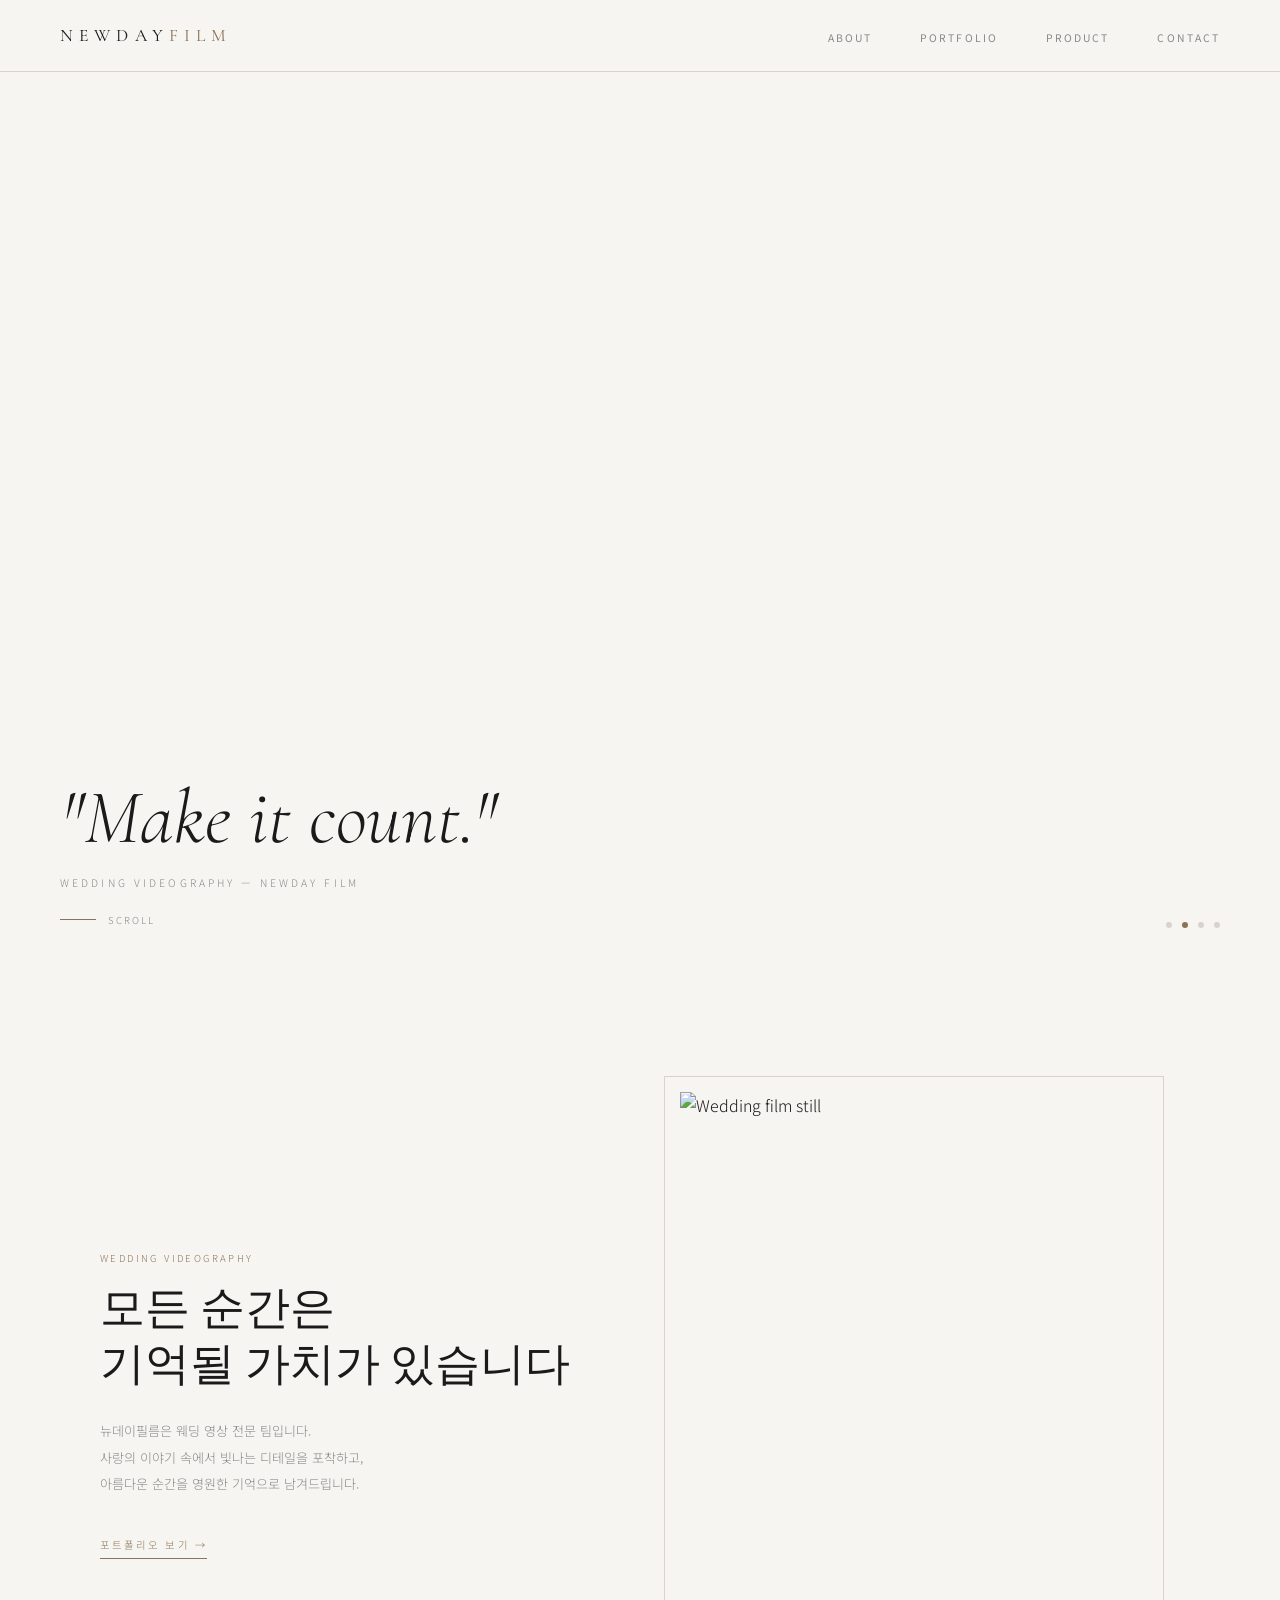
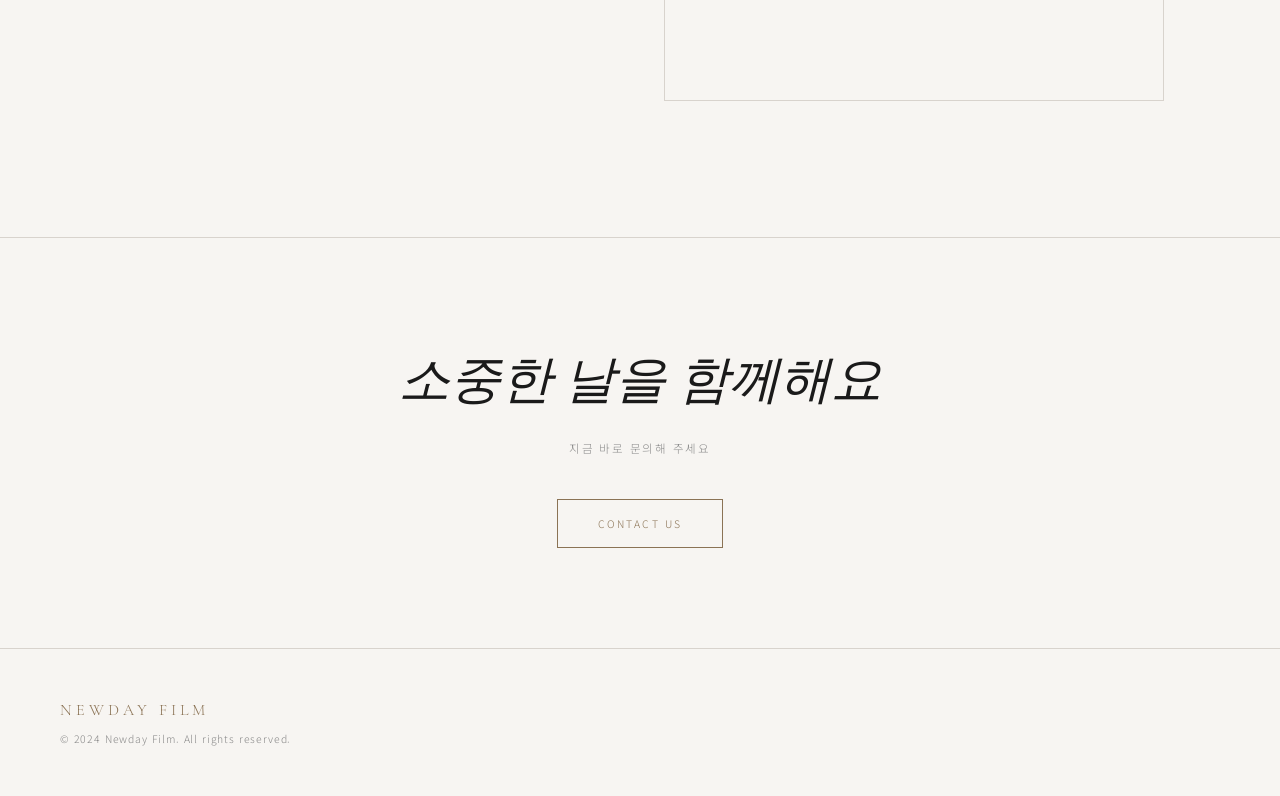
==== index.html @ df9061a5 "Add files via upload" ====
<!DOCTYPE html>
<html lang="ko">
<head>
  <meta charset="UTF-8" />
  <meta name="viewport" content="width=device-width, initial-scale=1.0" />
  <title>NEWDAY FILM — 웨딩영상</title>
  <link rel="stylesheet" href="styles.css" />
  <style>
    /* ── Hero Slideshow ── */
    .hero {
      position: relative;
      height: 100vh;
      overflow: hidden;
    }

    .hero__slides { position: absolute; inset: 0; }

    .hero__slide {
      position: absolute;
      inset: 0;
      opacity: 0;
      transition: opacity 1.2s ease;
      background-size: cover;
      background-position: center;
    }

    .hero__slide.active { opacity: 1; }

    .hero__slide:nth-child(1) { background-image: url('https://images.squarespace-cdn.com/content/v1/66d6aea9d812b707c02b1715/1726220931554-ITOH489SD1LRK9T01PFB/KakaoTalk_20240913_184349402_03.jpg'); }
    .hero__slide:nth-child(2) { background-image: url('https://images.squarespace-cdn.com/content/v1/66d6aea9d812b707c02b1715/37bd28ff-aea3-446d-87f0-ae52de014a6b/KakaoTalk_20240913_184349402_08.jpg'); }
    .hero__slide:nth-child(3) { background-image: url('https://images.squarespace-cdn.com/content/v1/66d6aea9d812b707c02b1715/176cfb26-a37e-4bf4-ad52-2f710fb46afe/KakaoTalk_20240913_184349402_04.jpg'); }
    .hero__slide:nth-child(4) { background-image: url('https://images.squarespace-cdn.com/content/v1/66d6aea9d812b707c02b1715/6667c4d2-85a9-4289-968d-69ca0c6bc3ab/KakaoTalk_20240913_184349402_05.jpg'); }

    .hero__overlay {
      position: absolute;
      inset: 0;
      background: linear-gradient(to bottom, rgba(247,245,242,0.15) 0%, rgba(247,245,242,0.05) 40%, rgba(247,245,242,0.55) 100%);
      z-index: 1;
    }

    .hero__content {
      position: absolute;
      bottom: 80px;
      left: 60px;
      z-index: 2;
      animation: fadeUp 1.2s ease 0.3s both;
    }

    .hero__tagline {
      font-family: var(--font-display);
      font-size: clamp(2.8rem, 6vw, 5rem);
      font-weight: 300;
      font-style: italic;
      line-height: 1.1;
      color: #1a1a1a;
      margin-bottom: 14px;
    }

    .hero__sub {
      font-size: 0.65rem;
      letter-spacing: 0.3em;
      text-transform: uppercase;
      color: var(--color-muted);
    }

    .hero__dots {
      position: absolute;
      bottom: 44px;
      right: 60px;
      z-index: 2;
      display: flex;
      gap: 10px;
    }

    .hero__dot {
      width: 6px;
      height: 6px;
      border-radius: 50%;
      background: var(--color-border);
      cursor: pointer;
      transition: background var(--transition);
    }

    .hero__dot.active {
      background: var(--color-accent);
    }

    .hero__scroll {
      position: absolute;
      bottom: 44px;
      left: 60px;
      z-index: 2;
      display: flex;
      align-items: center;
      gap: 12px;
      font-size: 0.6rem;
      letter-spacing: 0.2em;
      text-transform: uppercase;
      color: var(--color-muted);
    }

    .hero__scroll-line {
      width: 36px;
      height: 1px;
      background: var(--color-accent);
    }

    /* ── Intro ── */
    .section-intro {
      max-width: var(--max-width);
      margin: 0 auto;
      padding: 120px 60px;
      display: grid;
      grid-template-columns: 1fr 1fr;
      gap: 80px;
      align-items: center;
    }

    .section-intro__label {
      font-size: 0.6rem;
      letter-spacing: 0.25em;
      text-transform: uppercase;
      color: var(--color-accent);
      margin-bottom: 16px;
    }

    .section-intro__heading {
      font-family: var(--font-display);
      font-size: clamp(2rem, 3.5vw, 2.8rem);
      font-weight: 300;
      line-height: 1.25;
      margin-bottom: 24px;
    }

    .section-intro__text {
      font-size: 0.82rem;
      color: var(--color-muted);
      line-height: 2;
      margin-bottom: 32px;
    }

    .btn {
      display: inline-flex;
      align-items: center;
      gap: 10px;
      font-size: 0.65rem;
      letter-spacing: 0.2em;
      text-transform: uppercase;
      color: var(--color-accent);
      border-bottom: 1px solid var(--color-accent);
      padding-bottom: 4px;
      transition: gap var(--transition), opacity var(--transition);
    }

    .btn:hover { gap: 18px; opacity: 0.75; }

    .section-intro__image {
      position: relative;
    }

    .section-intro__image img {
      width: 100%;
      aspect-ratio: 4/5;
      object-fit: cover;
    }

    .section-intro__image::before {
      content: '';
      position: absolute;
      top: -16px;
      left: -16px;
      right: 16px;
      bottom: 16px;
      border: 1px solid var(--color-border);
      z-index: -1;
    }

    /* ── CTA ── */
    .cta {
      border-top: 1px solid var(--color-border);
      padding: 100px 60px;
      text-align: center;
    }

    .cta__heading {
      font-family: var(--font-display);
      font-size: clamp(2rem, 4vw, 3.2rem);
      font-weight: 300;
      font-style: italic;
      margin-bottom: 14px;
    }

    .cta__sub {
      font-size: 0.72rem;
      color: var(--color-muted);
      letter-spacing: 0.15em;
      margin-bottom: 40px;
    }

    .btn--solid {
      display: inline-block;
      border: 1px solid var(--color-accent);
      padding: 15px 40px;
      font-size: 0.65rem;
      letter-spacing: 0.2em;
      text-transform: uppercase;
      color: var(--color-accent);
      transition: background var(--transition), color var(--transition);
    }

    .btn--solid:hover {
      background: var(--color-accent);
      color: var(--color-bg);
    }

    @media (max-width: 768px) {
      .hero__content { left: 24px; bottom: 100px; }
      .hero__dots { right: 24px; }
      .hero__scroll { left: 24px; }
      .section-intro { grid-template-columns: 1fr; padding: 60px 24px; gap: 40px; }
      .section-intro__image::before { display: none; }
      .cta { padding: 80px 24px; }
    }
  </style>
</head>
<body>

  <nav class="nav">
    <a href="index.html" class="nav__logo">NEWDAY<span>FILM</span></a>
    <ul class="nav__links">
      <li><a href="about.html">About</a></li>
      <li><a href="portfolio.html">Portfolio</a></li>
      <li><a href="pricing.html">Product</a></li>
      <li><a href="contact.html">Contact</a></li>
    </ul>
    <div class="nav__hamburger" id="hamburger">
      <span></span><span></span><span></span>
    </div>
  </nav>

  <div class="nav__mobile" id="mobileMenu">
    <span class="nav__mobile-close" id="mobileClose">✕</span>
    <a href="about.html">About</a>
    <a href="portfolio.html">Portfolio</a>
    <a href="pricing.html">Product</a>
    <a href="contact.html">Contact</a>
  </div>

  <div class="page-wrapper">

    <!-- Hero -->
    <section class="hero">
      <div class="hero__slides">
        <div class="hero__slide active"></div>
        <div class="hero__slide"></div>
        <div class="hero__slide"></div>
        <div class="hero__slide"></div>
      </div>
      <div class="hero__overlay"></div>
      <div class="hero__content">
        <h1 class="hero__tagline">"Make it count."</h1>
        <p class="hero__sub">Wedding Videography — NEWDAY FILM</p>
      </div>
      <div class="hero__scroll">
        <span class="hero__scroll-line"></span>
        Scroll
      </div>
      <div class="hero__dots" id="heroDots"></div>
    </section>

    <!-- Intro -->
    <section class="section-intro">
      <div>
        <p class="section-intro__label">Wedding Videography</p>
        <h2 class="section-intro__heading">모든 순간은<br>기억될 가치가 있습니다</h2>
        <p class="section-intro__text">
          뉴데이필름은 웨딩 영상 전문 팀입니다.<br>
          사랑의 이야기 속에서 빛나는 디테일을 포착하고,<br>
          아름다운 순간을 영원한 기억으로 남겨드립니다.
        </p>
        <a href="portfolio.html" class="btn">포트폴리오 보기 →</a>
      </div>
      <div class="section-intro__image">
        <img src="https://i.pinimg.com/1200x/6e/1d/45/6e1d45fbe3dcab07e1b577f2904011fc.jpg" alt="Wedding film still" loading="lazy" />
      </div>
    </section>

    <!-- CTA -->
    <section class="cta">
      <h2 class="cta__heading">소중한 날을 함께해요</h2>
      <p class="cta__sub">지금 바로 문의해 주세요</p>
      <a href="contact.html" class="btn--solid">Contact Us</a>
    </section>

    <footer class="footer">
      <div>
        <div class="footer__brand">NEWDAY FILM</div>
        <div class="footer__copy">© 2024 Newday Film. All rights reserved.</div>
      </div>
    </footer>
  </div>

  <script>
    const slides = document.querySelectorAll('.hero__slide');
    const dotsContainer = document.getElementById('heroDots');
    let current = 0;

    slides.forEach((_, i) => {
      const dot = document.createElement('div');
      dot.className = 'hero__dot' + (i === 0 ? ' active' : '');
      dot.addEventListener('click', () => goTo(i));
      dotsContainer.appendChild(dot);
    });

    function goTo(n) {
      slides[current].classList.remove('active');
      dotsContainer.children[current].classList.remove('active');
      current = (n + slides.length) % slides.length;
      slides[current].classList.add('active');
      dotsContainer.children[current].classList.add('active');
    }

    setInterval(() => goTo(current + 1), 5000);

    document.getElementById('hamburger').addEventListener('click', () => {
      document.getElementById('mobileMenu').classList.add('open');
    });
    document.getElementById('mobileClose').addEventListener('click', () => {
      document.getElementById('mobileMenu').classList.remove('open');
    });
  </script>
</body>
</html>
---- styles.css ----
/* ============================================
   NEWDAY FILM — Global Styles
   Aesthetic: pricing.html 톤 기반
   배경 베이지, Cormorant Garamond, 웜 브라운 계열
   ============================================ */

@import url('https://fonts.googleapis.com/css2?family=Cormorant+Garamond:ital,wght@0,300;0,400;0,500;1,300;1,400&family=Noto+Sans+KR:wght@300;400&display=swap');

:root {
  --color-bg:           #f7f5f2;
  --color-surface:      #efece8;
  --color-text:         #1a1a1a;
  --color-muted:        #888;
  --color-accent:       #8b7355;
  --color-accent-light: #a08c6e;
  --color-border:       #d8d3cd;

  --font-display: 'Cormorant Garamond', serif;
  --font-body:    'Noto Sans KR', sans-serif;

  --nav-height: 72px;
  --max-width:  1200px;
  --transition: 0.35s cubic-bezier(0.25, 0.46, 0.45, 0.94);
}

*, *::before, *::after {
  box-sizing: border-box;
  margin: 0;
  padding: 0;
}

html { scroll-behavior: smooth; }

body {
  background: var(--color-bg);
  color: var(--color-text);
  font-family: var(--font-body);
  font-weight: 300;
  line-height: 1.7;
  -webkit-font-smoothing: antialiased;
  overflow-x: hidden;
}

a {
  color: inherit;
  text-decoration: none;
}

img {
  display: block;
  max-width: 100%;
}

/* ── Navigation ── */
.nav {
  position: fixed;
  top: 0;
  left: 0;
  right: 0;
  height: var(--nav-height);
  z-index: 1000;
  display: flex;
  align-items: center;
  justify-content: space-between;
  padding: 0 60px;
  background: var(--color-bg);
  border-bottom: 1px solid var(--color-border);
}

.nav__logo {
  font-family: var(--font-display);
  font-size: 1.1rem;
  font-weight: 400;
  letter-spacing: 0.35em;
  text-transform: uppercase;
  color: var(--color-text);
}

.nav__logo span {
  color: var(--color-accent);
}

.nav__links {
  display: flex;
  gap: 48px;
  list-style: none;
}

.nav__links a {
  font-size: 0.65rem;
  font-weight: 400;
  letter-spacing: 0.2em;
  text-transform: uppercase;
  color: var(--color-muted);
  transition: color var(--transition);
  position: relative;
}

.nav__links a::after {
  content: '';
  position: absolute;
  bottom: -4px;
  left: 0;
  width: 0;
  height: 1px;
  background: var(--color-accent);
  transition: width var(--transition);
}

.nav__links a:hover,
.nav__links a.active {
  color: var(--color-accent);
}

.nav__links a:hover::after,
.nav__links a.active::after {
  width: 100%;
}

.nav__hamburger {
  display: none;
  flex-direction: column;
  gap: 5px;
  cursor: pointer;
  padding: 4px;
}

.nav__hamburger span {
  display: block;
  width: 22px;
  height: 1px;
  background: var(--color-accent);
}

.nav__mobile {
  display: none;
  position: fixed;
  inset: 0;
  background: var(--color-bg);
  z-index: 999;
  flex-direction: column;
  align-items: center;
  justify-content: center;
  gap: 40px;
  opacity: 0;
  pointer-events: none;
  transition: opacity var(--transition);
}

.nav__mobile.open {
  opacity: 1;
  pointer-events: all;
}

.nav__mobile a {
  font-family: var(--font-display);
  font-size: 2.8rem;
  font-weight: 300;
  letter-spacing: 0.08em;
  color: var(--color-text);
  transition: color var(--transition);
}

.nav__mobile a:hover {
  color: var(--color-accent);
}

.nav__mobile-close {
  position: absolute;
  top: 28px;
  right: 40px;
  font-size: 1.2rem;
  cursor: pointer;
  color: var(--color-muted);
}

/* ── Page Wrapper ── */
.page-wrapper {
  padding-top: var(--nav-height);
  min-height: 100vh;
}

/* ── Footer ── */
.footer {
  border-top: 1px solid var(--color-border);
  padding: 48px 60px;
  display: flex;
  justify-content: space-between;
  align-items: center;
  flex-wrap: wrap;
  gap: 24px;
}

.footer__brand {
  font-family: var(--font-display);
  font-size: 1rem;
  letter-spacing: 0.25em;
  text-transform: uppercase;
  color: var(--color-accent);
  margin-bottom: 6px;
}

.footer__copy {
  font-size: 0.65rem;
  color: var(--color-muted);
  letter-spacing: 0.08em;
}

/* ── Animations ── */
@keyframes fadeUp {
  from { opacity: 0; transform: translateY(20px); }
  to   { opacity: 1; transform: translateY(0); }
}

/* ── Responsive ── */
@media (max-width: 768px) {
  .nav { padding: 0 24px; }
  .nav__links { display: none; }
  .nav__hamburger { display: flex; }
  .nav__mobile { display: flex; }
  .footer { padding: 40px 24px; flex-direction: column; align-items: flex-start; }
}
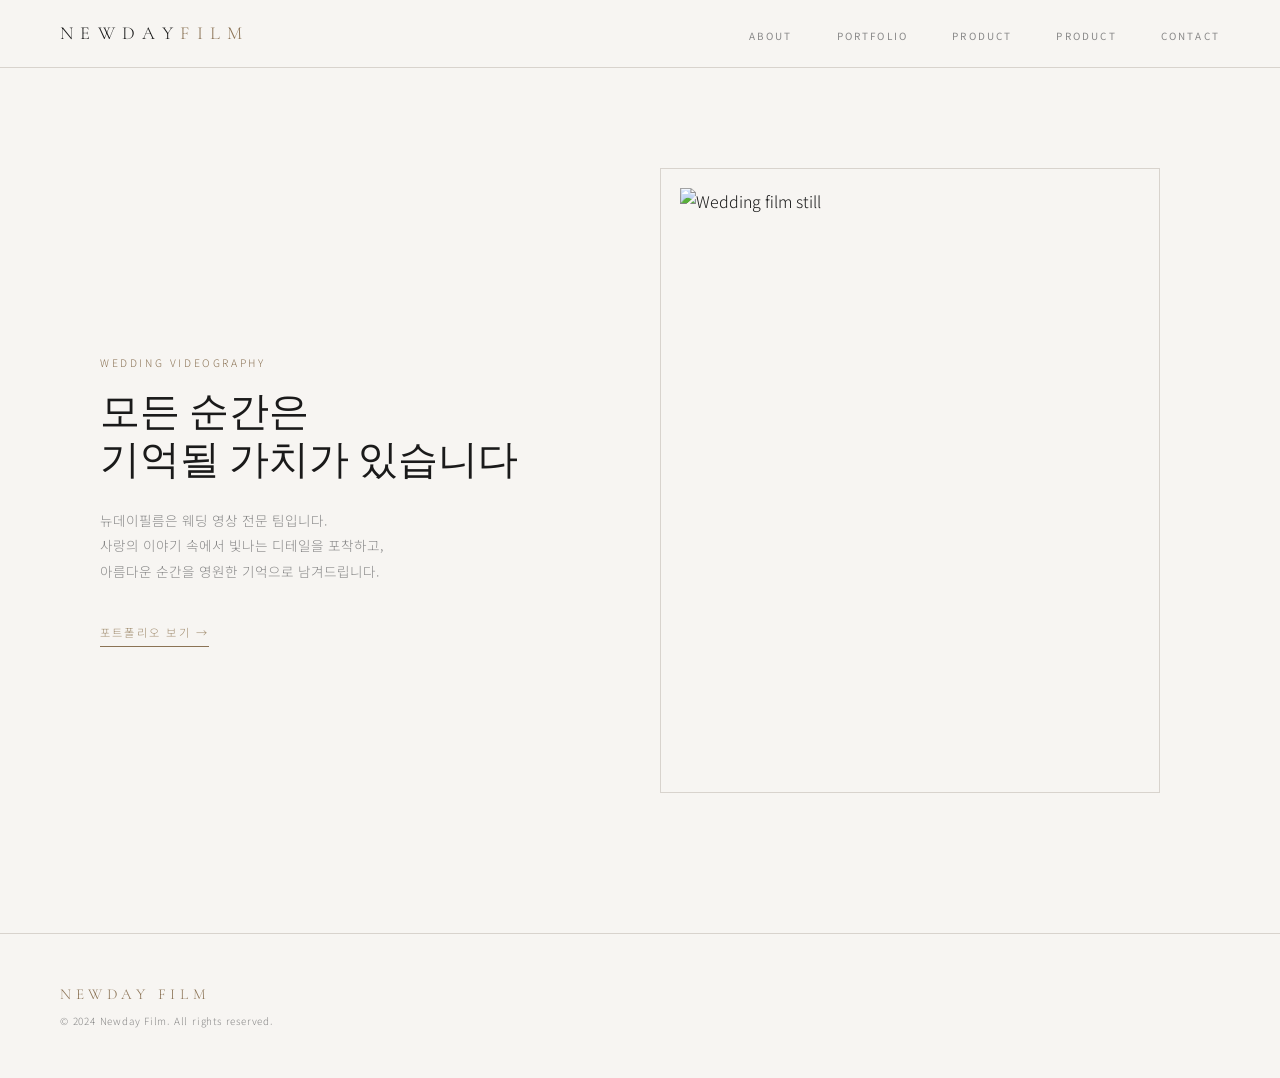
==== commit 8b4dbc97: "Add files via upload" ====
--- a/index.html
+++ b/index.html
@@ -6,6 +6,11 @@
   <title>NEWDAY FILM — 웨딩영상</title>
   <link rel="stylesheet" href="styles.css" />
   <style>
+    /* ============================================
+       HOME PAGE STYLES
+       수정: 히어로 슬라이드 이미지 URL, 문구
+       ============================================ */
+
     /* ── Hero Slideshow ── */
     .hero {
       position: relative;
@@ -13,7 +18,10 @@
       overflow: hidden;
     }
 
-    .hero__slides { position: absolute; inset: 0; }
+    .hero__slides {
+      position: absolute;
+      inset: 0;
+    }
 
     .hero__slide {
       position: absolute;
@@ -24,28 +32,56 @@
       background-position: center;
     }
 
-    .hero__slide.active { opacity: 1; }
-
-    .hero__slide:nth-child(1) { background-image: url('https://images.squarespace-cdn.com/content/v1/66d6aea9d812b707c02b1715/1726220931554-ITOH489SD1LRK9T01PFB/KakaoTalk_20240913_184349402_03.jpg'); }
-    .hero__slide:nth-child(2) { background-image: url('https://images.squarespace-cdn.com/content/v1/66d6aea9d812b707c02b1715/37bd28ff-aea3-446d-87f0-ae52de014a6b/KakaoTalk_20240913_184349402_08.jpg'); }
-    .hero__slide:nth-child(3) { background-image: url('https://images.squarespace-cdn.com/content/v1/66d6aea9d812b707c02b1715/176cfb26-a37e-4bf4-ad52-2f710fb46afe/KakaoTalk_20240913_184349402_04.jpg'); }
-    .hero__slide:nth-child(4) { background-image: url('https://images.squarespace-cdn.com/content/v1/66d6aea9d812b707c02b1715/6667c4d2-85a9-4289-968d-69ca0c6bc3ab/KakaoTalk_20240913_184349402_05.jpg'); }
-
+    .hero__slide.active {
+      opacity: 1;
+    }
+
+    /* ── 히어로 이미지 교체 영역 ──
+       아래 background-image URL을 원하는 이미지로 교체하세요 */
+    .hero__slide:nth-child(1) {
+      background-image: url('https://images.squarespace-cdn.com/content/v1/66d6aea9d812b707c02b1715/1726220931554-ITOH489SD1LRK9T01PFB/KakaoTalk_20240913_184349402_03.jpg');
+    }
+
+    .hero__slide:nth-child(2) {
+      background-image: url('https://images.squarespace-cdn.com/content/v1/66d6aea9d812b707c02b1715/37bd28ff-aea3-446d-87f0-ae52de014a6b/KakaoTalk_20240913_184349402_08.jpg');
+    }
+
+    .hero__slide:nth-child(3) {
+      background-image: url('https://images.squarespace-cdn.com/content/v1/66d6aea9d812b707c02b1715/176cfb26-a37e-4bf4-ad52-2f710fb46afe/KakaoTalk_20240913_184349402_04.jpg');
+    }
+
+    .hero__slide:nth-child(4) {
+      background-image: url('https://images.squarespace-cdn.com/content/v1/66d6aea9d812b707c02b1715/6667c4d2-85a9-4289-968d-69ca0c6bc3ab/KakaoTalk_20240913_184349402_05.jpg');
+    }
+
+    /* Gradient overlay */
     .hero__overlay {
       position: absolute;
       inset: 0;
-      background: linear-gradient(to bottom, rgba(247,245,242,0.15) 0%, rgba(247,245,242,0.05) 40%, rgba(247,245,242,0.55) 100%);
+      background: linear-gradient(
+        to bottom,
+        rgba(247,245,242,0.15) 0%,
+        rgba(247,245,242,0.05) 40%,
+        rgba(247,245,242,0.55) 100%
+      );
       z-index: 1;
     }
 
+    /* Center content */
     .hero__content {
       position: absolute;
       bottom: 80px;
       left: 60px;
       z-index: 2;
-      animation: fadeUp 1.2s ease 0.3s both;
-    }
-
+      animation: heroFadeUp 1.2s ease 0.3s both;
+    }
+
+    @keyframes heroFadeUp {
+      from { opacity: 0; transform: translateY(30px); }
+      to   { opacity: 1; transform: translateY(0); }
+    }
+
+    /* ── 메인 문구 수정 영역 ── */
     .hero__tagline {
       font-family: var(--font-display);
       font-size: clamp(2.8rem, 6vw, 5rem);
@@ -53,19 +89,25 @@
       font-style: italic;
       line-height: 1.1;
       color: #1a1a1a;
-      margin-bottom: 14px;
+      margin-bottom: 16px;
+    }
+
+    .hero__tagline em {
+      font-style: normal;
+      color: var(--color-accent);
     }
 
     .hero__sub {
-      font-size: 0.65rem;
-      letter-spacing: 0.3em;
-      text-transform: uppercase;
-      color: var(--color-muted);
-    }
-
+      font-size: 0.7rem;
+      letter-spacing: 0.25em;
+      text-transform: uppercase;
+      color: #888;
+    }
+
+    /* Slide dots */
     .hero__dots {
       position: absolute;
-      bottom: 44px;
+      bottom: 40px;
       right: 60px;
       z-index: 2;
       display: flex;
@@ -76,36 +118,44 @@
       width: 6px;
       height: 6px;
       border-radius: 50%;
-      background: var(--color-border);
+      background: var(--color-muted);
       cursor: pointer;
       transition: background var(--transition);
     }
 
     .hero__dot.active {
       background: var(--color-accent);
-    }
-
+      transform: scale(1.3);
+    }
+
+    /* ── Scroll indicator ── */
     .hero__scroll {
       position: absolute;
-      bottom: 44px;
+      bottom: 40px;
       left: 60px;
       z-index: 2;
       display: flex;
       align-items: center;
       gap: 12px;
-      font-size: 0.6rem;
+      font-size: 0.65rem;
       letter-spacing: 0.2em;
       text-transform: uppercase;
       color: var(--color-muted);
     }
 
     .hero__scroll-line {
-      width: 36px;
+      width: 40px;
       height: 1px;
       background: var(--color-accent);
-    }
-
-    /* ── Intro ── */
+      animation: scrollLine 2s ease-in-out infinite;
+    }
+
+    @keyframes scrollLine {
+      0%, 100% { transform: scaleX(1); }
+      50% { transform: scaleX(0.5); transform-origin: left; }
+    }
+
+    /* ── Section Intro ── */
     .section-intro {
       max-width: var(--max-width);
       margin: 0 auto;
@@ -117,7 +167,7 @@
     }
 
     .section-intro__label {
-      font-size: 0.6rem;
+      font-size: 0.65rem;
       letter-spacing: 0.25em;
       text-transform: uppercase;
       color: var(--color-accent);
@@ -126,33 +176,36 @@
 
     .section-intro__heading {
       font-family: var(--font-display);
-      font-size: clamp(2rem, 3.5vw, 2.8rem);
+      font-size: clamp(2rem, 3.5vw, 2.5rem);
       font-weight: 300;
-      line-height: 1.25;
+      line-height: 1.2;
       margin-bottom: 24px;
     }
 
     .section-intro__text {
-      font-size: 0.82rem;
+      font-size: 0.85rem;
       color: var(--color-muted);
-      line-height: 2;
+      line-height: 1.9;
       margin-bottom: 32px;
     }
 
     .btn {
       display: inline-flex;
       align-items: center;
-      gap: 10px;
-      font-size: 0.65rem;
+      gap: 12px;
+      font-size: 0.7rem;
       letter-spacing: 0.2em;
       text-transform: uppercase;
-      color: var(--color-accent);
+      color: var(--color-accent-light);
       border-bottom: 1px solid var(--color-accent);
       padding-bottom: 4px;
-      transition: gap var(--transition), opacity var(--transition);
-    }
-
-    .btn:hover { gap: 18px; opacity: 0.75; }
+      transition: color var(--transition), gap var(--transition);
+    }
+
+    .btn:hover {
+      color: var(--color-accent);
+      gap: 18px;
+    }
 
     .section-intro__image {
       position: relative;
@@ -167,31 +220,60 @@
     .section-intro__image::before {
       content: '';
       position: absolute;
-      top: -16px;
-      left: -16px;
-      right: 16px;
-      bottom: 16px;
+      top: -20px;
+      left: -20px;
+      right: 20px;
+      bottom: 20px;
       border: 1px solid var(--color-border);
       z-index: -1;
     }
 
+    /* ── Quick Stats ── */
+    .stats {
+      border-top: 1px solid var(--color-border);
+      border-bottom: 1px solid var(--color-border);
+      padding: 60px;
+      display: flex;
+      justify-content: center;
+      gap: 80px;
+    }
+
+    .stat {
+      text-align: center;
+    }
+
+    .stat__num {
+      font-family: var(--font-display);
+      font-size: 3rem;
+      font-weight: 300;
+      color: var(--color-accent);
+      line-height: 1;
+    }
+
+    .stat__label {
+      font-size: 0.65rem;
+      letter-spacing: 0.2em;
+      text-transform: uppercase;
+      color: var(--color-muted);
+      margin-top: 8px;
+    }
+
     /* ── CTA ── */
     .cta {
-      border-top: 1px solid var(--color-border);
-      padding: 100px 60px;
+      padding: 120px 60px;
       text-align: center;
     }
 
     .cta__heading {
       font-family: var(--font-display);
-      font-size: clamp(2rem, 4vw, 3.2rem);
+      font-size: clamp(2rem, 4vw, 3.5rem);
       font-weight: 300;
       font-style: italic;
-      margin-bottom: 14px;
+      margin-bottom: 16px;
     }
 
     .cta__sub {
-      font-size: 0.72rem;
+      font-size: 0.75rem;
       color: var(--color-muted);
       letter-spacing: 0.15em;
       margin-bottom: 40px;
@@ -200,8 +282,8 @@
     .btn--solid {
       display: inline-block;
       border: 1px solid var(--color-accent);
-      padding: 15px 40px;
-      font-size: 0.65rem;
+      padding: 16px 40px;
+      font-size: 0.7rem;
       letter-spacing: 0.2em;
       text-transform: uppercase;
       color: var(--color-accent);
@@ -213,24 +295,46 @@
       color: var(--color-bg);
     }
 
+    /* RESPONSIVE */
     @media (max-width: 768px) {
-      .hero__content { left: 24px; bottom: 100px; }
+      .hero__content {
+        left: 24px;
+        bottom: 100px;
+      }
+
       .hero__dots { right: 24px; }
       .hero__scroll { left: 24px; }
-      .section-intro { grid-template-columns: 1fr; padding: 60px 24px; gap: 40px; }
+
+      .section-intro {
+        grid-template-columns: 1fr;
+        padding: 60px 24px;
+        gap: 40px;
+      }
+
       .section-intro__image::before { display: none; }
+
+      .stats {
+        padding: 40px 24px;
+        gap: 40px;
+        flex-wrap: wrap;
+      }
+
       .cta { padding: 80px 24px; }
     }
   </style>
 </head>
 <body>
 
+  <!-- ============================================
+       NAVIGATION (공통 — nav 수정시 모든 페이지에 반영)
+       ============================================ -->
   <nav class="nav">
     <a href="index.html" class="nav__logo">NEWDAY<span>FILM</span></a>
     <ul class="nav__links">
       <li><a href="about.html">About</a></li>
       <li><a href="portfolio.html">Portfolio</a></li>
-      <li><a href="pricing.html">Product</a></li>
+      <li><a href="product.html">Product</a></li>
+      <li><a href="product.html">Product</a></li>
       <li><a href="contact.html">Contact</a></li>
     </ul>
     <div class="nav__hamburger" id="hamburger">
@@ -238,39 +342,23 @@
     </div>
   </nav>
 
+  <!-- Mobile Menu -->
   <div class="nav__mobile" id="mobileMenu">
     <span class="nav__mobile-close" id="mobileClose">✕</span>
     <a href="about.html">About</a>
     <a href="portfolio.html">Portfolio</a>
-    <a href="pricing.html">Product</a>
+    <a href="product.html">Product</a>
     <a href="contact.html">Contact</a>
   </div>
 
   <div class="page-wrapper">
 
-    <!-- Hero -->
-    <section class="hero">
-      <div class="hero__slides">
-        <div class="hero__slide active"></div>
-        <div class="hero__slide"></div>
-        <div class="hero__slide"></div>
-        <div class="hero__slide"></div>
-      </div>
-      <div class="hero__overlay"></div>
-      <div class="hero__content">
-        <h1 class="hero__tagline">"Make it count."</h1>
-        <p class="hero__sub">Wedding Videography — NEWDAY FILM</p>
-      </div>
-      <div class="hero__scroll">
-        <span class="hero__scroll-line"></span>
-        Scroll
-      </div>
-      <div class="hero__dots" id="heroDots"></div>
-    </section>
-
-    <!-- Intro -->
+    <!-- ============================================
+         INTRO SECTION
+         수정: 텍스트, 이미지 URL
+         ============================================ -->
     <section class="section-intro">
-      <div>
+      <div class="section-intro__text-block">
         <p class="section-intro__label">Wedding Videography</p>
         <h2 class="section-intro__heading">모든 순간은<br>기억될 가치가 있습니다</h2>
         <p class="section-intro__text">
@@ -280,27 +368,38 @@
         </p>
         <a href="portfolio.html" class="btn">포트폴리오 보기 →</a>
       </div>
+
       <div class="section-intro__image">
-        <img src="https://i.pinimg.com/1200x/6e/1d/45/6e1d45fbe3dcab07e1b577f2904011fc.jpg" alt="Wedding film still" loading="lazy" />
+        <!-- 수정: 아래 이미지 src를 원하는 이미지로 교체 -->
+        <img
+          src="https://i.pinimg.com/1200x/6a/10/fc/6a10fce06159476b2512d5c18eff4b2e.jpg"          
+          alt="Wedding film still"
+          loading="lazy"
+        />
       </div>
     </section>
 
-    <!-- CTA -->
-    <section class="cta">
-      <h2 class="cta__heading">소중한 날을 함께해요</h2>
-      <p class="cta__sub">지금 바로 문의해 주세요</p>
-      <a href="contact.html" class="btn--solid">Contact Us</a>
-    </section>
-
+ 
+
+  
+
+    <!-- ============================================
+         FOOTER (공통)
+         수정: 이메일, 인스타그램 링크
+         ============================================ -->
     <footer class="footer">
       <div>
         <div class="footer__brand">NEWDAY FILM</div>
         <div class="footer__copy">© 2024 Newday Film. All rights reserved.</div>
       </div>
+    
+      
+          
     </footer>
   </div>
 
   <script>
+    // ── Hero Slideshow ──
     const slides = document.querySelectorAll('.hero__slide');
     const dotsContainer = document.getElementById('heroDots');
     let current = 0;
@@ -322,6 +421,7 @@
 
     setInterval(() => goTo(current + 1), 5000);
 
+    // ── Mobile Menu ──
     document.getElementById('hamburger').addEventListener('click', () => {
       document.getElementById('mobileMenu').classList.add('open');
     });
--- a/styles.css
+++ b/styles.css
@@ -1,7 +1,7 @@
 /* ============================================
    NEWDAY FILM — Global Styles
-   Aesthetic: pricing.html 톤 기반
-   배경 베이지, Cormorant Garamond, 웜 브라운 계열
+   Aesthetic: Cormorant Garamond / Noto Sans KR
+   Palette: warm beige #f7f5f2, brown accent #8b7355
    ============================================ */
 
 @import url('https://fonts.googleapis.com/css2?family=Cormorant+Garamond:ital,wght@0,300;0,400;0,500;1,300;1,400&family=Noto+Sans+KR:wght@300;400&display=swap');
@@ -18,16 +18,12 @@
   --font-display: 'Cormorant Garamond', serif;
   --font-body:    'Noto Sans KR', sans-serif;
 
-  --nav-height: 72px;
+  --nav-height: 68px;
   --max-width:  1200px;
   --transition: 0.35s cubic-bezier(0.25, 0.46, 0.45, 0.94);
 }
 
-*, *::before, *::after {
-  box-sizing: border-box;
-  margin: 0;
-  padding: 0;
-}
+*, *::before, *::after { box-sizing: border-box; margin: 0; padding: 0; }
 
 html { scroll-behavior: smooth; }
 
@@ -41,22 +37,15 @@
   overflow-x: hidden;
 }
 
-a {
-  color: inherit;
-  text-decoration: none;
-}
-
-img {
-  display: block;
-  max-width: 100%;
-}
-
-/* ── Navigation ── */
+a { color: inherit; text-decoration: none; }
+img { display: block; max-width: 100%; }
+
+/* ============================================
+   NAVIGATION
+   ============================================ */
 .nav {
   position: fixed;
-  top: 0;
-  left: 0;
-  right: 0;
+  top: 0; left: 0; right: 0;
   height: var(--nav-height);
   z-index: 1000;
   display: flex;
@@ -67,13 +56,15 @@
   border-bottom: 1px solid var(--color-border);
 }
 
+/* 로고: Cormorant Garamond, 얇고 넓은 자간 */
 .nav__logo {
   font-family: var(--font-display);
-  font-size: 1.1rem;
-  font-weight: 400;
-  letter-spacing: 0.35em;
+  font-size: 1.15rem;
+  font-weight: 300;
+  letter-spacing: 0.4em;
   text-transform: uppercase;
   color: var(--color-text);
+  line-height: 1;
 }
 
 .nav__logo span {
@@ -82,14 +73,15 @@
 
 .nav__links {
   display: flex;
-  gap: 48px;
+  gap: 44px;
   list-style: none;
 }
 
 .nav__links a {
-  font-size: 0.65rem;
+  font-family: var(--font-body);
+  font-size: 0.62rem;
   font-weight: 400;
-  letter-spacing: 0.2em;
+  letter-spacing: 0.22em;
   text-transform: uppercase;
   color: var(--color-muted);
   transition: color var(--transition);
@@ -99,24 +91,19 @@
 .nav__links a::after {
   content: '';
   position: absolute;
-  bottom: -4px;
-  left: 0;
-  width: 0;
-  height: 1px;
+  bottom: -4px; left: 0;
+  width: 0; height: 1px;
   background: var(--color-accent);
   transition: width var(--transition);
 }
 
 .nav__links a:hover,
-.nav__links a.active {
-  color: var(--color-accent);
-}
+.nav__links a.active { color: var(--color-accent); }
 
 .nav__links a:hover::after,
-.nav__links a.active::after {
-  width: 100%;
-}
-
+.nav__links a.active::after { width: 100%; }
+
+/* Hamburger */
 .nav__hamburger {
   display: none;
   flex-direction: column;
@@ -127,11 +114,11 @@
 
 .nav__hamburger span {
   display: block;
-  width: 22px;
-  height: 1px;
+  width: 22px; height: 1px;
   background: var(--color-accent);
 }
 
+/* Mobile menu */
 .nav__mobile {
   display: none;
   position: fixed;
@@ -141,46 +128,47 @@
   flex-direction: column;
   align-items: center;
   justify-content: center;
-  gap: 40px;
+  gap: 44px;
   opacity: 0;
   pointer-events: none;
   transition: opacity var(--transition);
 }
 
-.nav__mobile.open {
-  opacity: 1;
-  pointer-events: all;
-}
+.nav__mobile.open { opacity: 1; pointer-events: all; }
 
 .nav__mobile a {
   font-family: var(--font-display);
-  font-size: 2.8rem;
-  font-weight: 300;
-  letter-spacing: 0.08em;
+  font-size: 3rem;
+  font-weight: 300;
+  letter-spacing: 0.1em;
   color: var(--color-text);
   transition: color var(--transition);
 }
 
-.nav__mobile a:hover {
-  color: var(--color-accent);
-}
+.nav__mobile a:hover { color: var(--color-accent); }
 
 .nav__mobile-close {
   position: absolute;
-  top: 28px;
-  right: 40px;
-  font-size: 1.2rem;
+  top: 28px; right: 36px;
+  font-size: 1.1rem;
   cursor: pointer;
   color: var(--color-muted);
-}
-
-/* ── Page Wrapper ── */
+  transition: color var(--transition);
+}
+
+.nav__mobile-close:hover { color: var(--color-accent); }
+
+/* ============================================
+   PAGE WRAPPER
+   ============================================ */
 .page-wrapper {
   padding-top: var(--nav-height);
   min-height: 100vh;
 }
 
-/* ── Footer ── */
+/* ============================================
+   FOOTER
+   ============================================ */
 .footer {
   border-top: 1px solid var(--color-border);
   padding: 48px 60px;
@@ -188,35 +176,46 @@
   justify-content: space-between;
   align-items: center;
   flex-wrap: wrap;
-  gap: 24px;
+  gap: 20px;
 }
 
 .footer__brand {
   font-family: var(--font-display);
-  font-size: 1rem;
-  letter-spacing: 0.25em;
+  font-size: 0.95rem;
+  font-weight: 300;
+  letter-spacing: 0.3em;
   text-transform: uppercase;
   color: var(--color-accent);
-  margin-bottom: 6px;
+  margin-bottom: 5px;
 }
 
 .footer__copy {
-  font-size: 0.65rem;
+  font-size: 0.62rem;
   color: var(--color-muted);
   letter-spacing: 0.08em;
 }
 
-/* ── Animations ── */
+/* ============================================
+   ANIMATIONS
+   ============================================ */
 @keyframes fadeUp {
   from { opacity: 0; transform: translateY(20px); }
   to   { opacity: 1; transform: translateY(0); }
 }
 
-/* ── Responsive ── */
+/* ============================================
+   RESPONSIVE
+   ============================================ */
 @media (max-width: 768px) {
-  .nav { padding: 0 24px; }
+  .nav { padding: 0 20px; }
+  .nav__logo { font-size: 1rem; letter-spacing: 0.3em; }
   .nav__links { display: none; }
   .nav__hamburger { display: flex; }
   .nav__mobile { display: flex; }
-  .footer { padding: 40px 24px; flex-direction: column; align-items: flex-start; }
-}
+
+  .footer {
+    padding: 36px 20px;
+    flex-direction: column;
+    align-items: flex-start;
+  }
+}
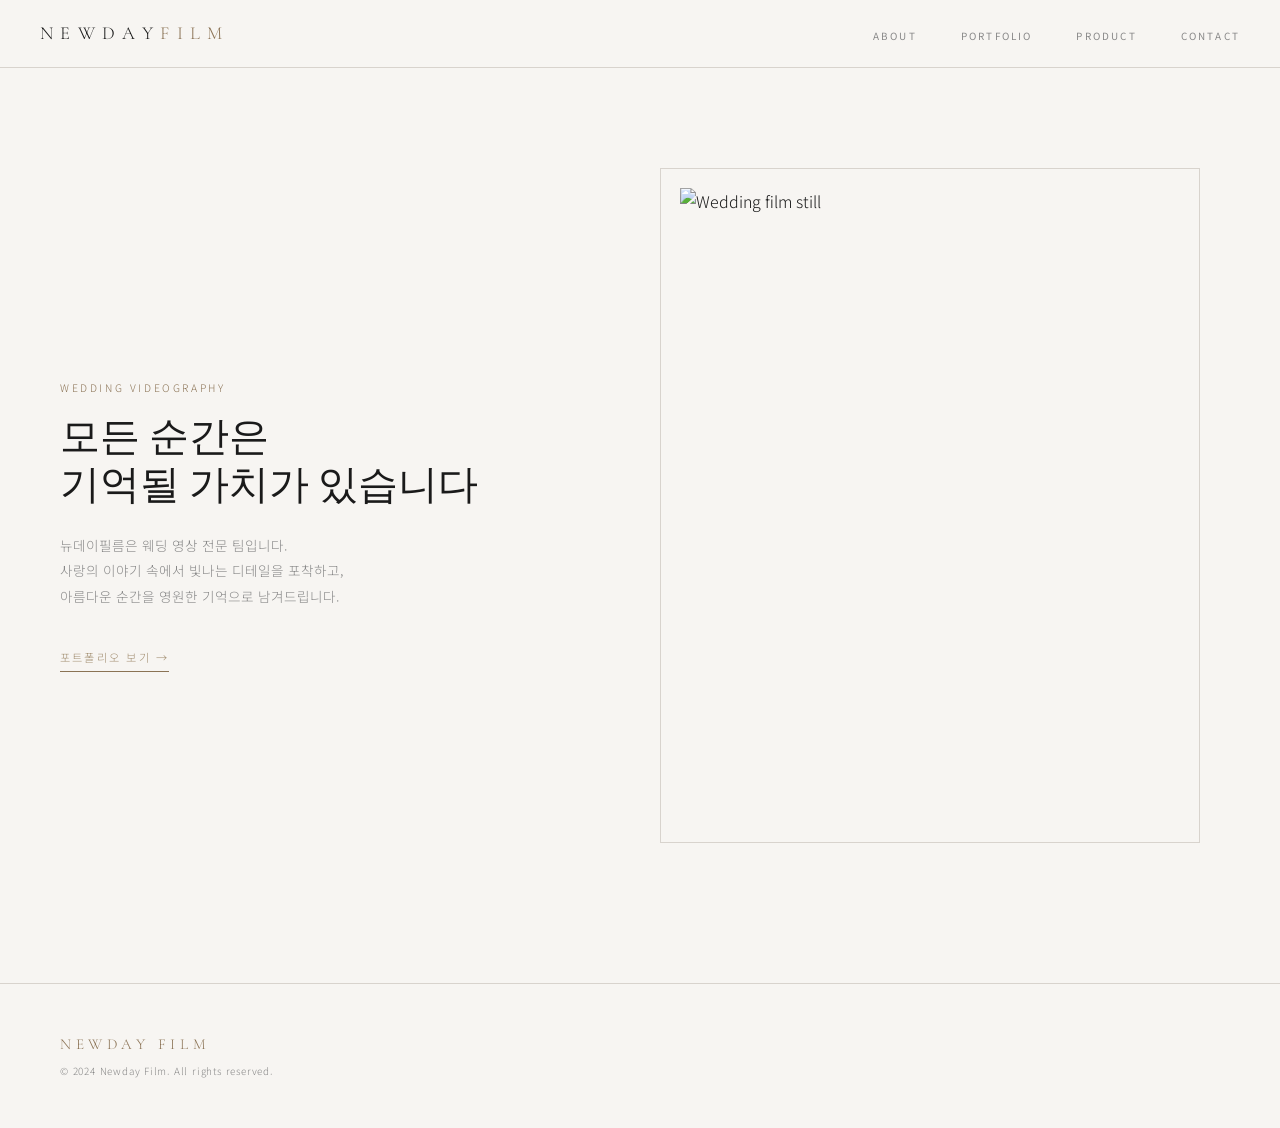
==== commit 535964bd: "Add files via upload" ====
--- a/index.html
+++ b/index.html
@@ -333,7 +333,6 @@
     <ul class="nav__links">
       <li><a href="about.html">About</a></li>
       <li><a href="portfolio.html">Portfolio</a></li>
-      <li><a href="product.html">Product</a></li>
       <li><a href="product.html">Product</a></li>
       <li><a href="contact.html">Contact</a></li>
     </ul>
--- a/styles.css
+++ b/styles.css
@@ -19,7 +19,7 @@
   --font-body:    'Noto Sans KR', sans-serif;
 
   --nav-height: 68px;
-  --max-width:  1200px;
+  --max-width:  1280px;
   --transition: 0.35s cubic-bezier(0.25, 0.46, 0.45, 0.94);
 }
 
@@ -164,6 +164,9 @@
 .page-wrapper {
   padding-top: var(--nav-height);
   min-height: 100vh;
+  max-width: 1280px;
+  width: 100%;
+  margin: 0 auto;
 }
 
 /* ============================================
@@ -206,6 +209,15 @@
 /* ============================================
    RESPONSIVE
    ============================================ */
+@media (max-width: 1280px) {
+  .nav { padding: 0 40px; }
+}
+
+@media (max-width: 1024px) {
+  .nav { padding: 0 32px; }
+  .page-wrapper { padding-left: 0; padding-right: 0; }
+}
+
 @media (max-width: 768px) {
   .nav { padding: 0 20px; }
   .nav__logo { font-size: 1rem; letter-spacing: 0.3em; }
@@ -219,3 +231,7 @@
     align-items: flex-start;
   }
 }
+
+@media (max-width: 480px) {
+  .nav { padding: 0 16px; }
+}
